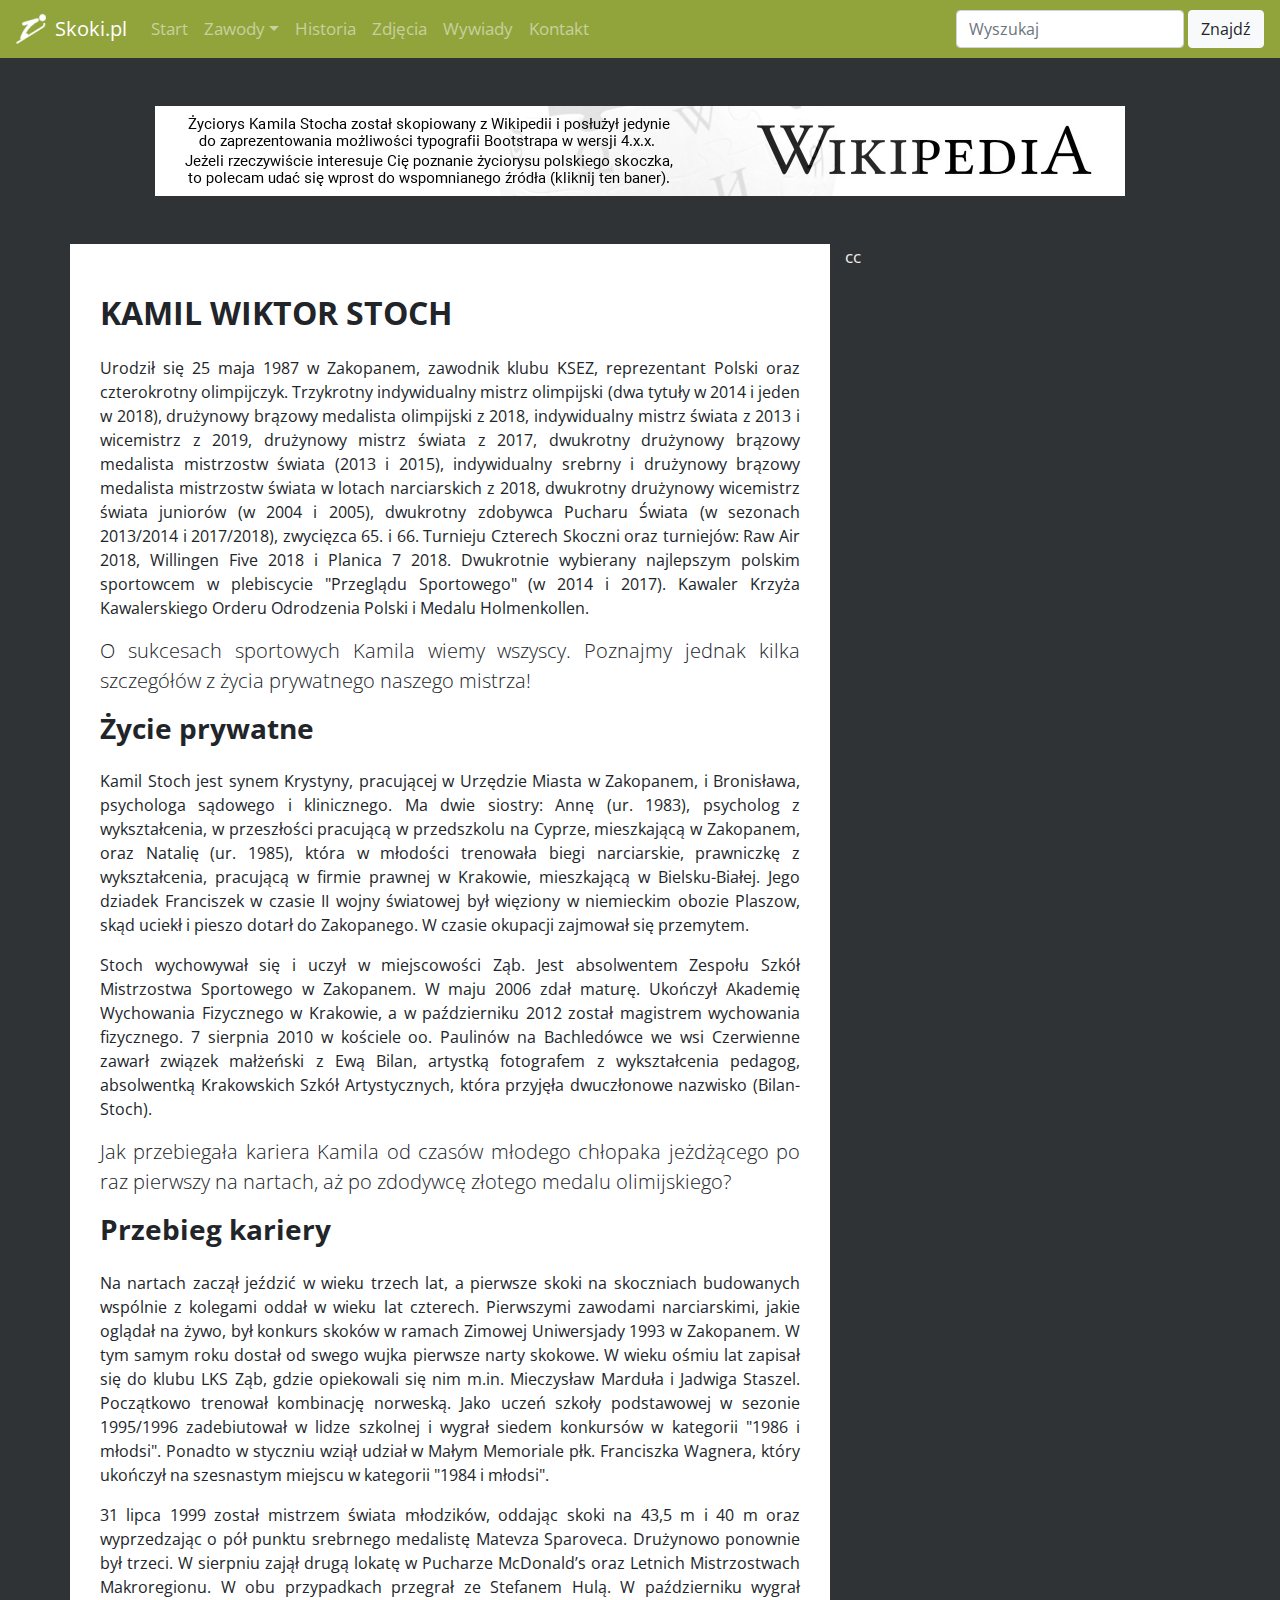
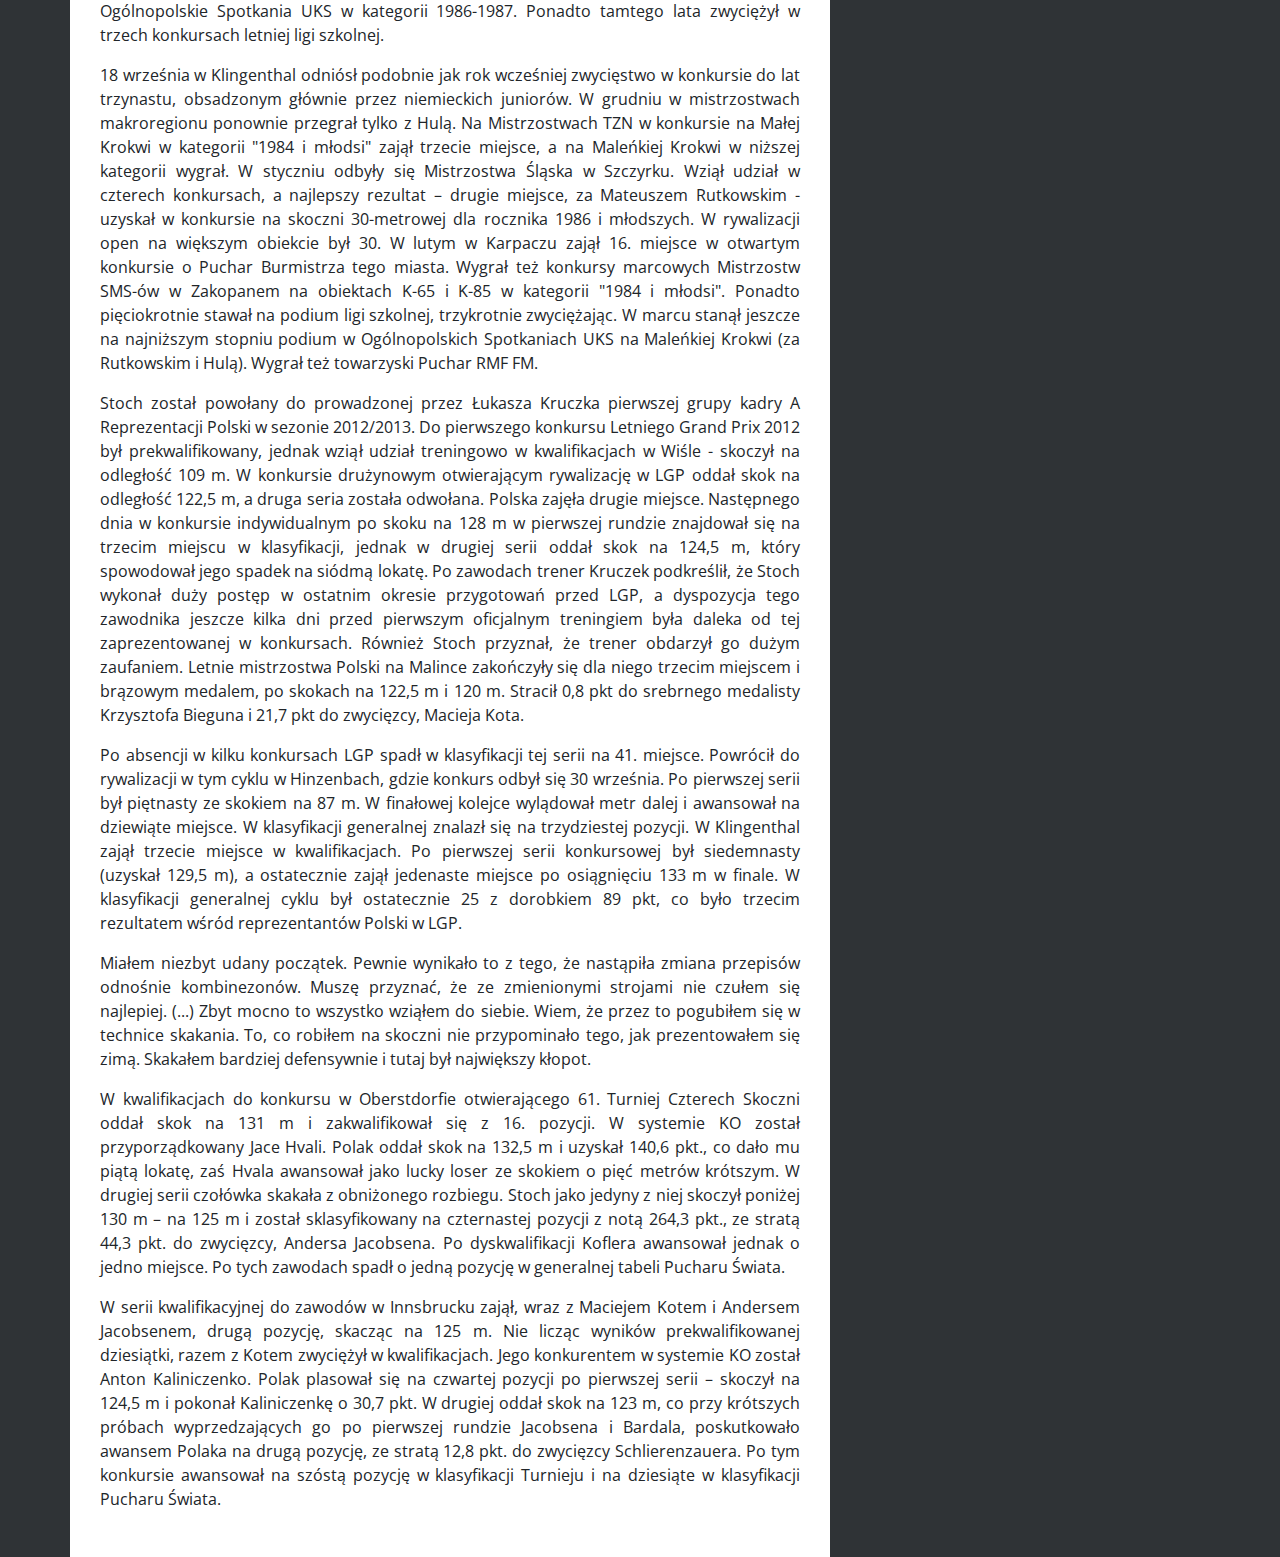
==== wpis.html @ 787606b2 "add Kamil Stoch description" ====
<!DOCTYPE html>
<html lang="pl">
  <head>
    <meta charset="utf-8" />
    <meta
      name="viewport"
      content="width=device-width, initial-scale=1, shrink-to-fit=no"
    />

    <meta name="description" content="Blog o skokach narciarskich" />
    <meta name="keywords" content="skoki narciarskie, skoczkowie, wyniki" />
    <meta name="author" content="Marek Witkowski" />
    <meta http-equiv="X-Ua-Compatible" content="IE=edge" />
    <title>Skoki narciarskie</title>

    <link rel="stylesheet" href="css/bootstrap.min.css" />
    <link rel="stylesheet" href="main.css" />
    <link
      href="https://fonts.googleapis.com/css?family=Open+Sans:300,400,700&amp;subset=latin-ext"
      rel="stylesheet"
    />
  </head>

  <body>
    <header>
      <nav class="navbar navbar-expand-lg navbar-dark bg-jumpers">
        <a href="#" class="navbar-brand">
          <img
            src="./img/logo.png"
            width="30"
            height="30"
            alt=""
            class="d-inline-block mr-1 align-bottom"
            loading="lazy"
          />
          Skoki.pl</a
        >

        <button
          class="navbar-toggler"
          type="button"
          data-toggle="collapse"
          data-target="#main-menu"
          aria-controls="main-manu"
          aria-expanded="false"
          aria-label="nav-toggler"
        >
          <span class="navbar-toggler-icon"></span>
        </button>

        <div class="collapse navbar-collapse" id="main-menu">
          <ul class="navbar-nav mr-auto">
            <li class="nav-item">
              <a href="#" class="nav-link">Start</a>
            </li>
            <li class="nav-item dropdown">
              <a
                href="#"
                class="nav-link dropdown-toggle"
                data-toggle="dropdown"
                role="button"
                aria-expanded="false"
                aria-haspopup="true"
                id="submenu"
                >Zawody</a
              >
              <div class="dropdown-menu" aria-labelledby="submenu">
                <a href="#" class="dropdown-item">Terminarz zawodów</a>
                <a href="#" class="dropdown-item">Ranking Pucharu Świata</a>
                <div class="dropdown-divider"></div>
                <a href="#" class="dropdown-item">Sylwetki zawodników</a>
                <a href="#" class="dropdown-item">Skocznie</a>
              </div>
            </li>
            <li class="nav-item">
              <a href="#" class="nav-link">Historia</a>
            </li>
            <li class="nav-item">
              <a href="#" class="nav-link">Zdjęcia</a>
            </li>
            <li class="nav-item">
              <a href="#" class="nav-link">Wywiady</a>
            </li>
            <li class="nav-item">
              <a href="#" class="nav-link">Kontakt</a>
            </li>
          </ul>

          <form action="" class="form-inline">
            <input
              type="search"
              class="form-control mr-1"
              placeholder="Wyszukaj"
              aria-label="Wyszukaj"
            />
            <button class="btn btn-light" type="submit">Znajdź</button>
          </form>
        </div>
      </nav>
    </header>
    <main>
      <article>
        <div class="container">
          <div class="row">
            <aside class="col-12 text-center my-5">
              <a
                href="https://pl.wikipedia.org/wiki/Kamil_Stoch"
                target="_blank"
              >
                <img
                  src="img/wikipedia.jpg"
                  alt="Życiorys Kamila Stocha"
                  class="img-fluid"
                />
              </a>
            </aside>
            <div class="col-lg-8 bg-white text-body jumper-description">
              <header>
                <h1
                  class="h2 text-body font-weight-bold text-uppercase ml-0 mb-4 text-center text-md-left"
                >
                  Kamil Wiktor Stoch
                </h1>
              </header>
              <p>
                Urodził się 25 maja 1987 w Zakopanem, zawodnik klubu KSEZ,
                reprezentant Polski oraz czterokrotny olimpijczyk. Trzykrotny
                indywidualny mistrz olimpijski (dwa tytuły w 2014 i jeden w
                2018), drużynowy brązowy medalista olimpijski z 2018,
                indywidualny mistrz świata z 2013 i wicemistrz z 2019, drużynowy
                mistrz świata z 2017, dwukrotny drużynowy brązowy medalista
                mistrzostw świata (2013 i 2015), indywidualny srebrny i
                drużynowy brązowy medalista mistrzostw świata w lotach
                narciarskich z 2018, dwukrotny drużynowy wicemistrz świata
                juniorów (w 2004 i 2005), dwukrotny zdobywca Pucharu Świata (w
                sezonach 2013/2014 i 2017/2018), zwycięzca 65. i 66. Turnieju
                Czterech Skoczni oraz turniejów: Raw Air 2018, Willingen Five
                2018 i Planica 7 2018. Dwukrotnie wybierany najlepszym polskim
                sportowcem w plebiscycie "Przeglądu Sportowego" (w 2014 i 2017).
                Kawaler Krzyża Kawalerskiego Orderu Odrodzenia Polski i Medalu
                Holmenkollen.
              </p>

              <p class="lead">
                O sukcesach sportowych Kamila wiemy wszyscy. Poznajmy jednak
                kilka szczegółów z życia prywatnego naszego mistrza!
              </p>

              <h2 class="h3 font-weight-bold mb-4">Życie prywatne</h2>

              <p>
                Kamil Stoch jest synem Krystyny, pracującej w Urzędzie Miasta w
                Zakopanem, i Bronisława, psychologa sądowego i klinicznego. Ma
                dwie siostry: Annę (ur. 1983), psycholog z wykształcenia, w
                przeszłości pracującą w przedszkolu na Cyprze, mieszkającą w
                Zakopanem, oraz Natalię (ur. 1985), która w młodości trenowała
                biegi narciarskie, prawniczkę z wykształcenia, pracującą w
                firmie prawnej w Krakowie, mieszkającą w Bielsku-Białej. Jego
                dziadek Franciszek w czasie II wojny światowej był więziony w
                niemieckim obozie Plaszow, skąd uciekł i pieszo dotarł do
                Zakopanego. W czasie okupacji zajmował się przemytem.
              </p>

              <p>
                Stoch wychowywał się i uczył w miejscowości Ząb. Jest
                absolwentem Zespołu Szkół Mistrzostwa Sportowego w Zakopanem. W
                maju 2006 zdał maturę. Ukończył Akademię Wychowania Fizycznego w
                Krakowie, a w październiku 2012 został magistrem wychowania
                fizycznego. 7 sierpnia 2010 w kościele oo. Paulinów na
                Bachledówce we wsi Czerwienne zawarł związek małżeński z Ewą
                Bilan, artystką fotografem z wykształcenia pedagog, absolwentką
                Krakowskich Szkół Artystycznych, która przyjęła dwuczłonowe
                nazwisko (Bilan-Stoch).
              </p>

              <p class="lead">
                Jak przebiegała kariera Kamila od czasów młodego chłopaka
                jeżdżącego po raz pierwszy na nartach, aż po zdodywcę złotego
                medalu olimijskiego?
              </p>

              <h2 class="h3 font-weight-bold mb-4">Przebieg kariery</h2>

              <p>
                Na nartach zaczął jeździć w wieku trzech lat, a pierwsze skoki
                na skoczniach budowanych wspólnie z kolegami oddał w wieku lat
                czterech. Pierwszymi zawodami narciarskimi, jakie oglądał na
                żywo, był konkurs skoków w ramach Zimowej Uniwersjady 1993 w
                Zakopanem. W tym samym roku dostał od swego wujka pierwsze narty
                skokowe. W wieku ośmiu lat zapisał się do klubu LKS Ząb, gdzie
                opiekowali się nim m.in. Mieczysław Marduła i Jadwiga Staszel.
                Początkowo trenował kombinację norweską. Jako uczeń szkoły
                podstawowej w sezonie 1995/1996 zadebiutował w lidze szkolnej i
                wygrał siedem konkursów w kategorii "1986 i młodsi". Ponadto w
                styczniu wziął udział w Małym Memoriale płk. Franciszka Wagnera,
                który ukończył na szesnastym miejscu w kategorii "1984 i
                młodsi".
              </p>

              <p>
                31 lipca 1999 został mistrzem świata młodzików, oddając skoki na
                43,5 m i 40 m oraz wyprzedzając o pół punktu srebrnego medalistę
                Matevza Sparoveca. Drużynowo ponownie był trzeci. W sierpniu
                zajął drugą lokatę w Pucharze McDonald’s oraz Letnich
                Mistrzostwach Makroregionu. W obu przypadkach przegrał ze
                Stefanem Hulą. W październiku wygrał Ogólnopolskie Spotkania UKS
                w kategorii 1986-1987. Ponadto tamtego lata zwyciężył w trzech
                konkursach letniej ligi szkolnej.
              </p>

              <p>
                18 września w Klingenthal odniósł podobnie jak rok wcześniej
                zwycięstwo w konkursie do lat trzynastu, obsadzonym głównie
                przez niemieckich juniorów. W grudniu w mistrzostwach
                makroregionu ponownie przegrał tylko z Hulą. Na Mistrzostwach
                TZN w konkursie na Małej Krokwi w kategorii "1984 i młodsi"
                zajął trzecie miejsce, a na Maleńkiej Krokwi w niższej kategorii
                wygrał. W styczniu odbyły się Mistrzostwa Śląska w Szczyrku.
                Wziął udział w czterech konkursach, a najlepszy rezultat –
                drugie miejsce, za Mateuszem Rutkowskim - uzyskał w konkursie na
                skoczni 30-metrowej dla rocznika 1986 i młodszych. W rywalizacji
                open na większym obiekcie był 30. W lutym w Karpaczu zajął 16.
                miejsce w otwartym konkursie o Puchar Burmistrza tego miasta.
                Wygrał też konkursy marcowych Mistrzostw SMS-ów w Zakopanem na
                obiektach K-65 i K-85 w kategorii "1984 i młodsi". Ponadto
                pięciokrotnie stawał na podium ligi szkolnej, trzykrotnie
                zwyciężając. W marcu stanął jeszcze na najniższym stopniu podium
                w Ogólnopolskich Spotkaniach UKS na Maleńkiej Krokwi (za
                Rutkowskim i Hulą). Wygrał też towarzyski Puchar RMF FM.
              </p>

              <p>
                Stoch został powołany do prowadzonej przez Łukasza Kruczka
                pierwszej grupy kadry A Reprezentacji Polski w sezonie
                2012/2013. Do pierwszego konkursu Letniego Grand Prix 2012 był
                prekwalifikowany, jednak wziął udział treningowo w
                kwalifikacjach w Wiśle - skoczył na odległość 109 m. W konkursie
                drużynowym otwierającym rywalizację w LGP oddał skok na
                odległość 122,5 m, a druga seria została odwołana. Polska zajęła
                drugie miejsce. Następnego dnia w konkursie indywidualnym po
                skoku na 128 m w pierwszej rundzie znajdował się na trzecim
                miejscu w klasyfikacji, jednak w drugiej serii oddał skok na
                124,5 m, który spowodował jego spadek na siódmą lokatę. Po
                zawodach trener Kruczek podkreślił, że Stoch wykonał duży postęp
                w ostatnim okresie przygotowań przed LGP, a dyspozycja tego
                zawodnika jeszcze kilka dni przed pierwszym oficjalnym
                treningiem była daleka od tej zaprezentowanej w konkursach.
                Również Stoch przyznał, że trener obdarzył go dużym zaufaniem.
                Letnie mistrzostwa Polski na Malince zakończyły się dla niego
                trzecim miejscem i brązowym medalem, po skokach na 122,5 m i 120
                m. Stracił 0,8 pkt do srebrnego medalisty Krzysztofa Bieguna i
                21,7 pkt do zwycięzcy, Macieja Kota.
              </p>

              <p>
                Po absencji w kilku konkursach LGP spadł w klasyfikacji tej
                serii na 41. miejsce. Powrócił do rywalizacji w tym cyklu w
                Hinzenbach, gdzie konkurs odbył się 30 września. Po pierwszej
                serii był piętnasty ze skokiem na 87 m. W finałowej kolejce
                wylądował metr dalej i awansował na dziewiąte miejsce. W
                klasyfikacji generalnej znalazł się na trzydziestej pozycji. W
                Klingenthal zajął trzecie miejsce w kwalifikacjach. Po pierwszej
                serii konkursowej był siedemnasty (uzyskał 129,5 m), a
                ostatecznie zajął jedenaste miejsce po osiągnięciu 133 m w
                finale. W klasyfikacji generalnej cyklu był ostatecznie 25 z
                dorobkiem 89 pkt, co było trzecim rezultatem wśród
                reprezentantów Polski w LGP.
              </p>

              <p>
                Miałem niezbyt udany początek. Pewnie wynikało to z tego, że
                nastąpiła zmiana przepisów odnośnie kombinezonów. Muszę
                przyznać, że ze zmienionymi strojami nie czułem się najlepiej.
                (...) Zbyt mocno to wszystko wziąłem do siebie. Wiem, że przez
                to pogubiłem się w technice skakania. To, co robiłem na skoczni
                nie przypominało tego, jak prezentowałem się zimą. Skakałem
                bardziej defensywnie i tutaj był największy kłopot.
              </p>

              <p>
                W kwalifikacjach do konkursu w Oberstdorfie otwierającego 61.
                Turniej Czterech Skoczni oddał skok na 131 m i zakwalifikował
                się z 16. pozycji. W systemie KO został przyporządkowany Jace
                Hvali. Polak oddał skok na 132,5 m i uzyskał 140,6 pkt., co dało
                mu piątą lokatę, zaś Hvala awansował jako lucky loser ze skokiem
                o pięć metrów krótszym. W drugiej serii czołówka skakała z
                obniżonego rozbiegu. Stoch jako jedyny z niej skoczył poniżej
                130 m – na 125 m i został sklasyfikowany na czternastej pozycji
                z notą 264,3 pkt., ze stratą 44,3 pkt. do zwycięzcy, Andersa
                Jacobsena. Po dyskwalifikacji Koflera awansował jednak o jedno
                miejsce. Po tych zawodach spadł o jedną pozycję w generalnej
                tabeli Pucharu Świata.
              </p>

              <p>
                W serii kwalifikacyjnej do zawodów w Innsbrucku zajął, wraz z
                Maciejem Kotem i Andersem Jacobsenem, drugą pozycję, skacząc na
                125 m. Nie licząc wyników prekwalifikowanej dziesiątki, razem z
                Kotem zwyciężył w kwalifikacjach. Jego konkurentem w systemie KO
                został Anton Kaliniczenko. Polak plasował się na czwartej
                pozycji po pierwszej serii – skoczył na 124,5 m i pokonał
                Kaliniczenkę o 30,7 pkt. W drugiej oddał skok na 123 m, co przy
                krótszych próbach wyprzedzających go po pierwszej rundzie
                Jacobsena i Bardala, poskutkowało awansem Polaka na drugą
                pozycję, ze stratą 12,8 pkt. do zwycięzcy Schlierenzauera. Po
                tym konkursie awansował na szóstą pozycję w klasyfikacji
                Turnieju i na dziesiąte w klasyfikacji Pucharu Świata.
              </p>
            </div>
            <aside class="col-lg-4">cc</aside>
          </div>
        </div>
      </article>
    </main>
    <script
      src="https://code.jquery.com/jquery-3.5.1.slim.min.js"
      integrity="sha384-DfXdz2htPH0lsSSs5nCTpuj/zy4C+OGpamoFVy38MVBnE+IbbVYUew+OrCXaRkfj"
      crossorigin="anonymous"
    ></script>
    <script
      src="https://cdn.jsdelivr.net/npm/popper.js@1.16.0/dist/umd/popper.min.js"
      integrity="sha384-Q6E9RHvbIyZFJoft+2mJbHaEWldlvI9IOYy5n3zV9zzTtmI3UksdQRVvoxMfooAo"
      crossorigin="anonymous"
    ></script>
    <script src="js/bootstrap.min.js"></script>
  </body>
</html>
---- main.css ----
body {
  background-color: #2f3336;
  color: #efefef;
  font-family: "Open Sans", sans-serif;
  font-size: 17px;
}

h1 {
  font-size: 36px;
  font-weight: 400;
  color: #c0d06f;
  margin: 20px;
}

.jumpers {
  text-align: center;
}

/* bootstrap = img-fluid
.jumpers img {
  width: 100%;
  height: auto;
} */

.jumpers p {
  margin-bottom: 30px;
}

.jumpers figcaption {
  margin-top: 8px;
}

.navbar {
  min-height: 57px;
}

.bg-jumpers {
  background-color: #91a33b;
}

.jumper-description {
  text-align: justify;
  font-size: 16px;
  padding: 30px;
}

@media (max-width: 575px) {
  .jumper-description {
    margin: 40px 20px;
    text-align: left;
    font-size: 15px;
  }
}
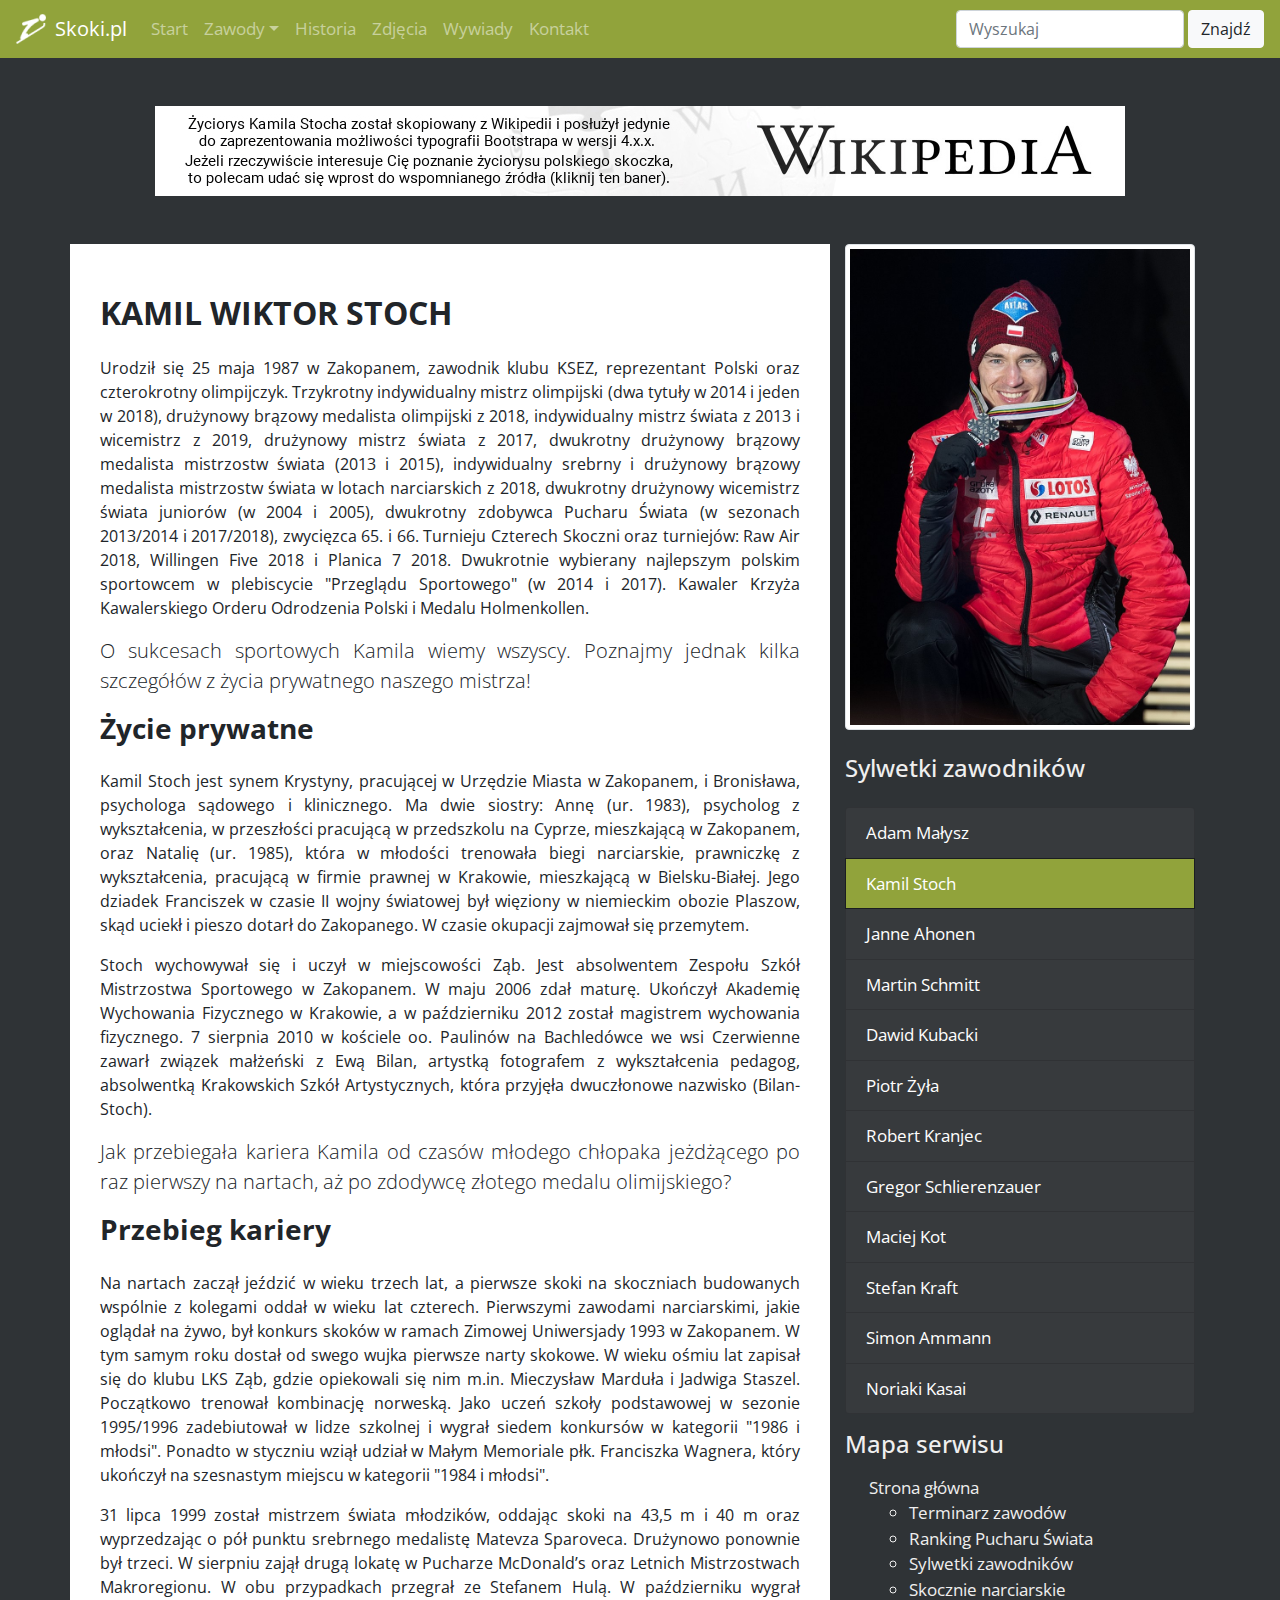
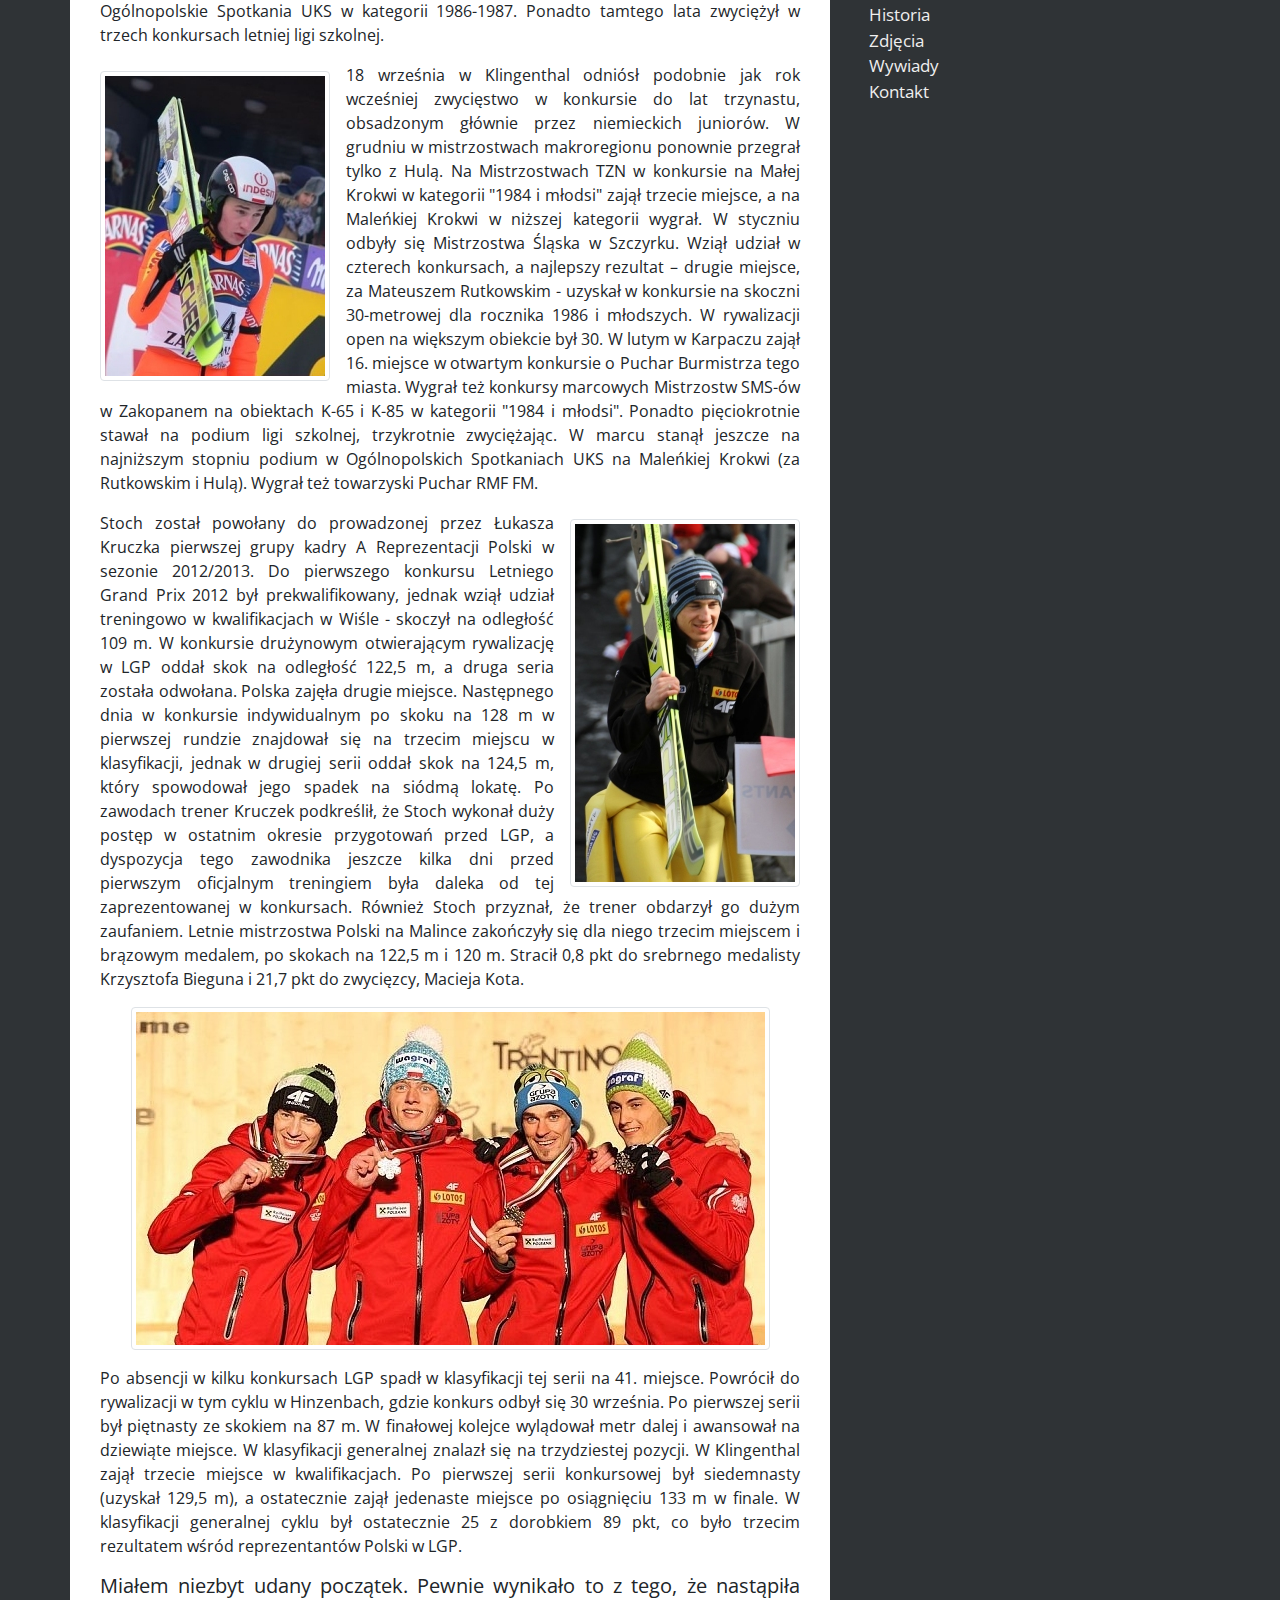
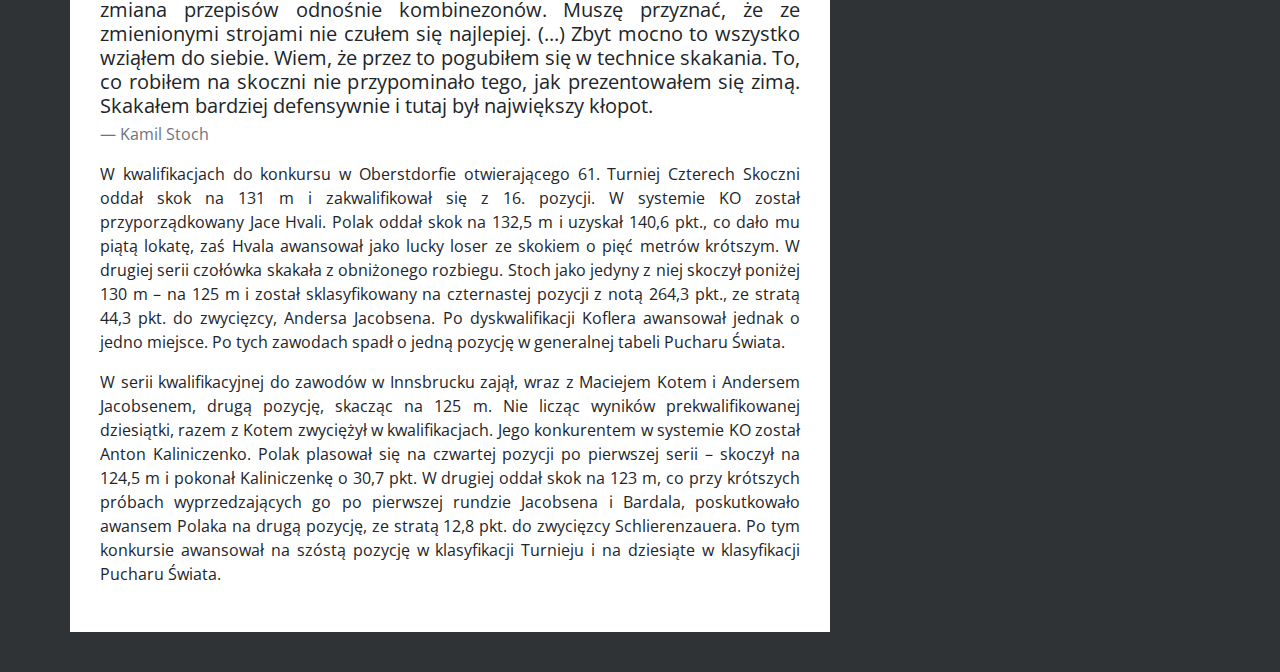
==== commit 950b0dfe: "Kamil Stoch description done" ====
--- a/wpis.html
+++ b/wpis.html
@@ -208,6 +208,12 @@
                 konkursach letniej ligi szkolnej.
               </p>
 
+              <img
+                src="img/zakopane2006.jpg"
+                class="img-thumbnail float-left mr-3 mt-2"
+                alt="Zakopane 2006"
+              />
+
               <p>
                 18 września w Klingenthal odniósł podobnie jak rok wcześniej
                 zwycięstwo w konkursie do lat trzynastu, obsadzonym głównie
@@ -229,6 +235,11 @@
                 Rutkowskim i Hulą). Wygrał też towarzyski Puchar RMF FM.
               </p>
 
+              <img
+                src="img/oslo2012.jpg"
+                class="img-thumbnail float-right ml-3 mt-2"
+                alt="Oslo 2012"
+              />
               <p>
                 Stoch został powołany do prowadzonej przez Łukasza Kruczka
                 pierwszej grupy kadry A Reprezentacji Polski w sezonie
@@ -252,6 +263,11 @@
                 21,7 pkt do zwycięzcy, Macieja Kota.
               </p>
 
+              <img
+                src="img/druzyna2013.jpg"
+                class="img-thumbnail mb-3 d-block mx-auto"
+                alt="drużyna 2013"
+              />
               <p>
                 Po absencji w kilku konkursach LGP spadł w klasyfikacji tej
                 serii na 41. miejsce. Powrócił do rywalizacji w tym cyklu w
@@ -267,15 +283,19 @@
                 reprezentantów Polski w LGP.
               </p>
 
-              <p>
-                Miałem niezbyt udany początek. Pewnie wynikało to z tego, że
-                nastąpiła zmiana przepisów odnośnie kombinezonów. Muszę
-                przyznać, że ze zmienionymi strojami nie czułem się najlepiej.
-                (...) Zbyt mocno to wszystko wziąłem do siebie. Wiem, że przez
-                to pogubiłem się w technice skakania. To, co robiłem na skoczni
-                nie przypominało tego, jak prezentowałem się zimą. Skakałem
-                bardziej defensywnie i tutaj był największy kłopot.
-              </p>
+              <blockquote class="blockquote">
+                <p class="mb-1">
+                  Miałem niezbyt udany początek. Pewnie wynikało to z tego, że
+                  nastąpiła zmiana przepisów odnośnie kombinezonów. Muszę
+                  przyznać, że ze zmienionymi strojami nie czułem się najlepiej.
+                  (...) Zbyt mocno to wszystko wziąłem do siebie. Wiem, że przez
+                  to pogubiłem się w technice skakania. To, co robiłem na
+                  skoczni nie przypominało tego, jak prezentowałem się zimą.
+                  Skakałem bardziej defensywnie i tutaj był największy kłopot.
+                </p>
+
+                <footer class="blockquote-footer">Kamil Stoch</footer>
+              </blockquote>
 
               <p>
                 W kwalifikacjach do konkursu w Oberstdorfie otwierającego 61.
@@ -307,7 +327,91 @@
                 Turnieju i na dziesiąte w klasyfikacji Pucharu Świata.
               </p>
             </div>
-            <aside class="col-lg-4">cc</aside>
+            <aside class="col-lg-4">
+              <img
+                src="img/kamil-stoch.jpg"
+                class="img-thumbnail"
+                alt="Kamil Stoch"
+              />
+              <h3 class="h4 my-4">Sylwetki zawodników</h3>
+              <ul class="list-group">
+                <a
+                  href="#"
+                  class="list-group-item list-group-item-dark list-group-item-action"
+                  >Adam Małysz</a
+                >
+                <a
+                  href="#"
+                  class="list-group-item list-group-item-dark list-group-item-action active"
+                  >Kamil Stoch</a
+                >
+                <a
+                  href="#"
+                  class="list-group-item list-group-item-dark list-group-item-action"
+                  >Janne Ahonen</a
+                >
+                <a
+                  href="#"
+                  class="list-group-item list-group-item-dark list-group-item-action"
+                  >Martin Schmitt</a
+                >
+                <a
+                  href="#"
+                  class="list-group-item list-group-item-dark list-group-item-action"
+                  >Dawid Kubacki</a
+                >
+                <a
+                  href="#"
+                  class="list-group-item list-group-item-dark list-group-item-action"
+                  >Piotr Żyła</a
+                >
+                <a
+                  href="#"
+                  class="list-group-item list-group-item-dark list-group-item-action"
+                  >Robert Kranjec</a
+                >
+                <a
+                  href="#"
+                  class="list-group-item list-group-item-dark list-group-item-action"
+                  >Gregor Schlierenzauer</a
+                >
+                <a
+                  href="#"
+                  class="list-group-item list-group-item-dark list-group-item-action"
+                  >Maciej Kot</a
+                >
+                <a
+                  href="#"
+                  class="list-group-item list-group-item-dark list-group-item-action"
+                  >Stefan Kraft</a
+                >
+                <a
+                  href="#"
+                  class="list-group-item list-group-item-dark list-group-item-action"
+                  >Simon Ammann</a
+                >
+                <a
+                  href="#"
+                  class="list-group-item list-group-item-dark list-group-item-action"
+                  >Noriaki Kasai</a
+                >
+              </ul>
+
+              <h3 class="h4 my-3">Mapa serwisu</h3>
+              <ol class="list-unstyled ml-4">
+                <li>Strona główna</li>
+                <ul>
+                  <li>Terminarz zawodów</li>
+                  <li>Ranking Pucharu Świata</li>
+                  <li>Sylwetki zawodników</li>
+                  <li>Skocznie narciarskie</li>
+                </ul>
+                <li>Historia</li>
+                <li>Zdjęcia</li>
+                <li>Wywiady</li>
+                <li>Kontakt</li>
+              </ol>
+            </aside>
           </div>
         </div>
       </article>
--- a/main.css
+++ b/main.css
@@ -42,6 +42,25 @@
   text-align: justify;
   font-size: 16px;
   padding: 30px;
+  margin-bottom: 40px;
+}
+
+.list-group-item-dark {
+  background-color: #373a3d;
+  color: white;
+}
+
+.list-group-item-dark:hover {
+  background-color: #91a33b !important;
+}
+
+.list-group .active {
+  background-color: #91a33b !important;
+  cursor: default;
+}
+
+.blockquote {
+  line-height: 120%;
 }
 
 @media (max-width: 575px) {
@@ -50,4 +69,17 @@
     text-align: left;
     font-size: 15px;
   }
+
+  .float-left,
+  .float-right {
+    max-width: 50%;
+  }
+
+  .blockquote {
+    font-size: 17px;
+  }
+
+  .list-group {
+    text-align: center;
+  }
 }
